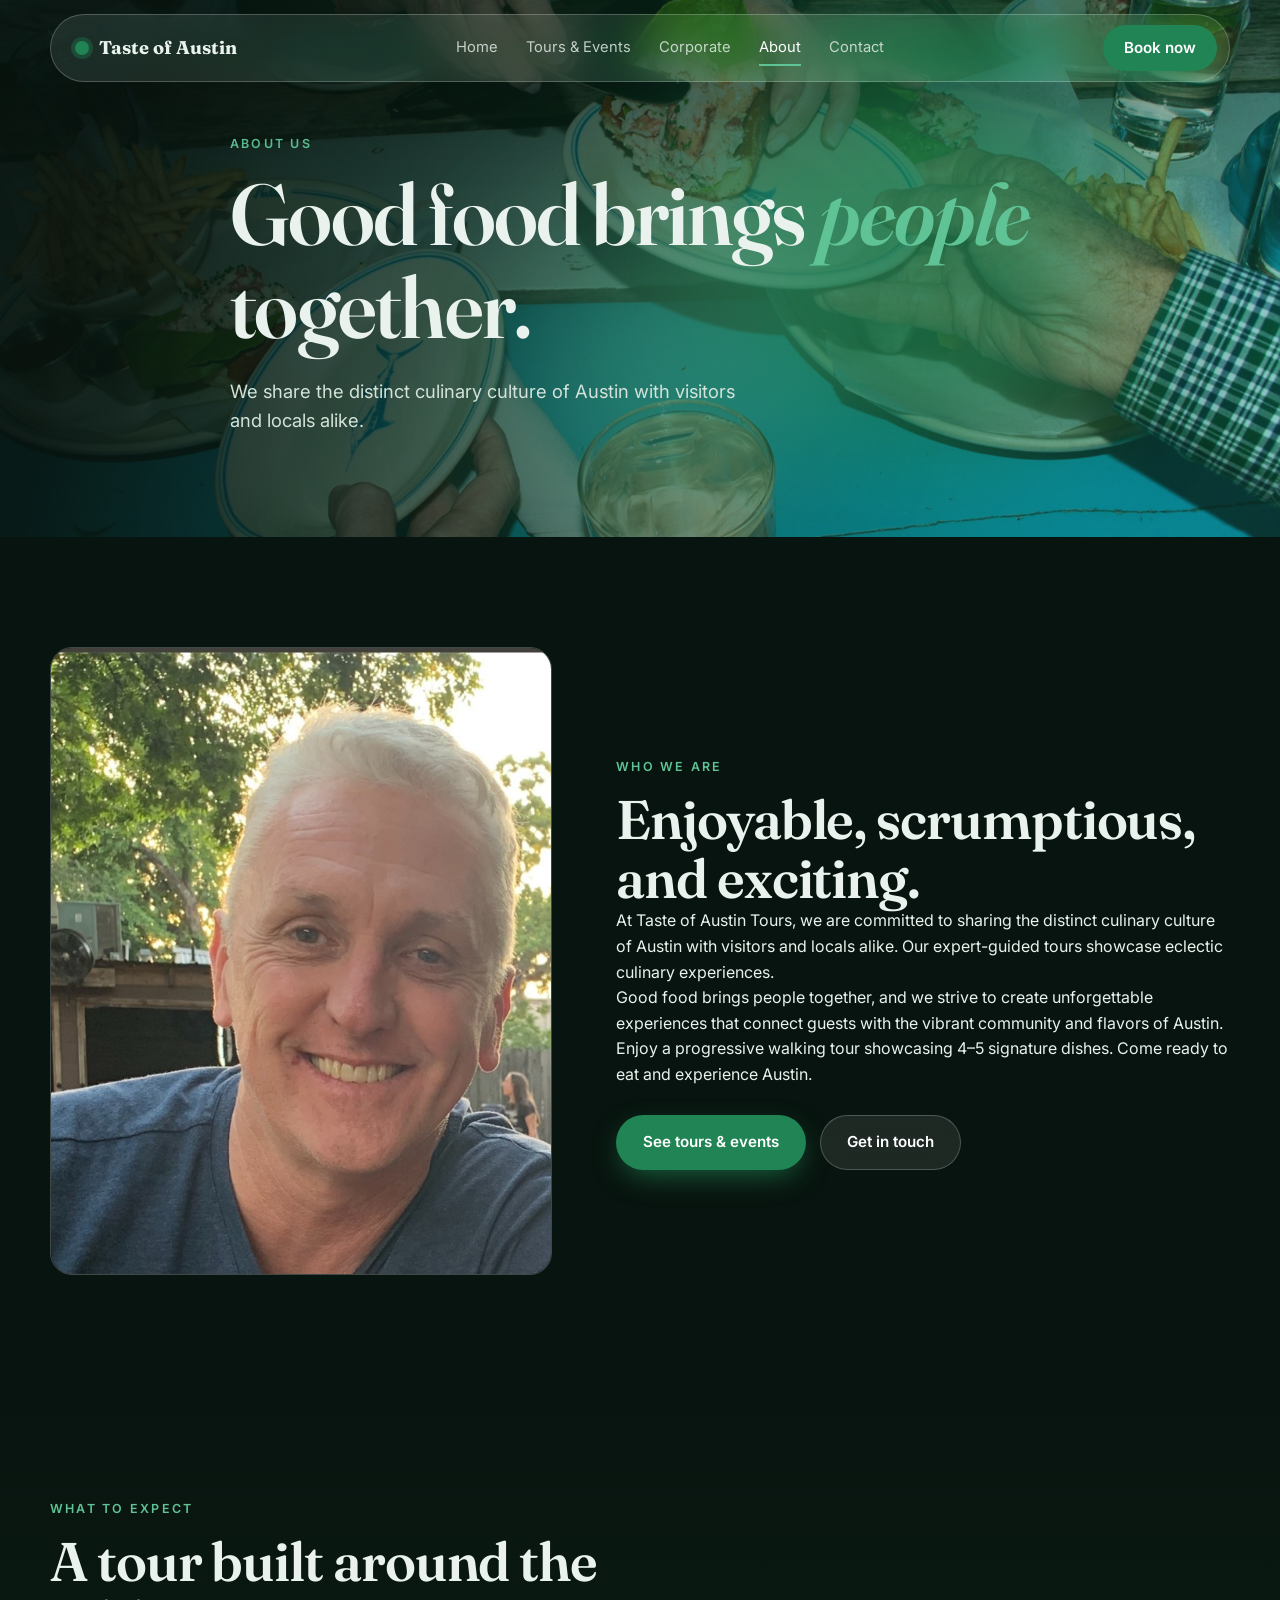
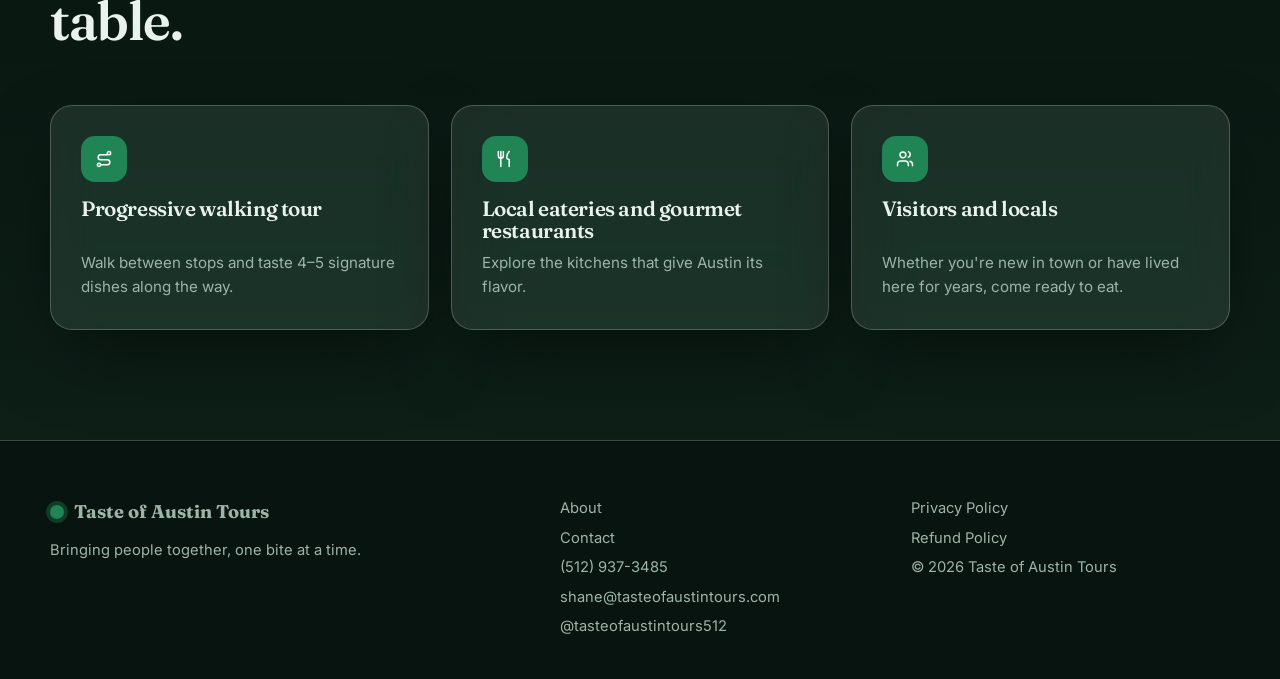
==== about.html @ aad1568f "Taste of Austin Tours v2: redesigned static site Home, tours & events, corporate, about and contact " ====
<!doctype html>
<html lang="en">
<head>
<meta charset="utf-8">
<meta name="viewport" content="width=device-width,initial-scale=1">
<title>About | Taste of Austin Tours</title>
<meta name="description" content="Taste of Austin Tours shares Austin’s culinary culture with visitors and locals through expert-guided walking food tours.">
<meta name="theme-color" content="#208454">
<meta name="robots" content="noindex, nofollow"><!-- remove at go-live -->
<link rel="preconnect" href="https://fonts.googleapis.com">
<link rel="preconnect" href="https://fonts.gstatic.com" crossorigin>
<link href="https://fonts.googleapis.com/css2?family=Fraunces:ital,opsz,wght@0,9..144,500;0,9..144,700;1,9..144,500&family=Inter:wght@400;500;600&display=swap" rel="stylesheet">
<link rel="stylesheet" href="styles.css">
</head>
<body>
<svg width="0" height="0" style="position:absolute" aria-hidden="true"><defs><symbol id="i-clock" viewBox="0 0 24 24"><circle cx="12" cy="12" r="9"/><path d="M12 7v5l3 2"/></symbol><symbol id="i-route" viewBox="0 0 24 24"><circle cx="6" cy="19" r="2"/><circle cx="18" cy="5" r="2"/><path d="M8 19h8a3 3 0 0 0 0-6H8a3 3 0 0 1 0-6h8"/></symbol><symbol id="i-utensils" viewBox="0 0 24 24"><path d="M7 3v8M4 3v5a3 3 0 0 0 6 0V3M7 11v10M17 3c-2 2-3 4.5-3 7 0 1.5 1 2.5 3 2.5V21"/></symbol><symbol id="i-seat" viewBox="0 0 24 24"><path d="M7 4h10v7H7zM5 11h14v3H5zM7 14v6M17 14v6"/></symbol><symbol id="i-sparkles" viewBox="0 0 24 24"><path d="M12 3l1.8 5.2L19 10l-5.2 1.8L12 17l-1.8-5.2L5 10l5.2-1.8zM19 16l.8 2.2L22 19l-2.2.8L19 22l-.8-2.2L16 19l2.2-.8z"/></symbol><symbol id="i-users" viewBox="0 0 24 24"><path d="M16 20v-1.5a4 4 0 0 0-4-4H7a4 4 0 0 0-4 4V20"/><circle cx="9.5" cy="7" r="3.5"/><path d="M21 20v-1.5a4 4 0 0 0-3-3.9M16 3.2a3.5 3.5 0 0 1 0 6.6"/></symbol><symbol id="i-calendar" viewBox="0 0 24 24"><rect x="3" y="5" width="18" height="16" rx="2"/><path d="M3 10h18M8 3v4M16 3v4"/></symbol><symbol id="i-receipt" viewBox="0 0 24 24"><path d="M6 3h12v18l-3-2-3 2-3-2-3 2zM9 8h6M9 12h6"/></symbol><symbol id="i-star" viewBox="0 0 24 24"><path d="M12 3l2.8 6 6.2.7-4.6 4.3 1.2 6.5-5.6-3.3-5.6 3.3 1.2-6.5L3 9.7 9.2 9z"/></symbol><symbol id="i-briefcase" viewBox="0 0 24 24"><rect x="3" y="7" width="18" height="13" rx="2"/><path d="M9 7V5a2 2 0 0 1 2-2h2a2 2 0 0 1 2 2v2M3 13h18"/></symbol><symbol id="i-gift" viewBox="0 0 24 24"><rect x="3" y="8" width="18" height="4"/><path d="M5 12h14v9H5zM12 8v13M12 8c-2 0-4-1-4-2.5S9.5 3 12 8c2.5-5 4-3 4-2.5S14 8 12 8z"/></symbol><symbol id="i-leaf" viewBox="0 0 24 24"><path d="M5 19c0-9 5-14 15-14 0 10-5 15-14 15M5 19l8-8"/></symbol><symbol id="i-pin" viewBox="0 0 24 24"><path d="M12 21s-7-6.2-7-11a7 7 0 0 1 14 0c0 4.8-7 11-7 11z"/><circle cx="12" cy="10" r="2.5"/></symbol><symbol id="i-phone" viewBox="0 0 24 24"><path d="M5 4h4l2 5-2.5 1.5a11 11 0 0 0 5 5L15 13l5 2v4a2 2 0 0 1-2 2A16 16 0 0 1 3 6a2 2 0 0 1 2-2z"/></symbol><symbol id="i-mail" viewBox="0 0 24 24"><rect x="3" y="5" width="18" height="14" rx="2"/><path d="M3 7l9 6 9-6"/></symbol><symbol id="i-menu" viewBox="0 0 24 24"><path d="M4 6h16M4 12h16M4 18h16"/></symbol><symbol id="i-wine" viewBox="0 0 24 24"><path d="M8 3h8l-.5 6a3.5 3.5 0 0 1-7 0zM12 12.5V21M8 21h8"/></symbol><symbol id="i-heart" viewBox="0 0 24 24"><path d="M12 20s-8-5-8-11a4.5 4.5 0 0 1 8-2.5A4.5 4.5 0 0 1 20 9c0 6-8 11-8 11z"/></symbol><symbol id="i-key" viewBox="0 0 24 24"><circle cx="8" cy="15" r="4"/><path d="M11 12l9-9M16 7l3 3"/></symbol></defs></svg>
<header class="nav">
  <div class="wrap">
    <nav class="glass nav-inner" aria-label="Main">
      <a class="brand" href="index.html"><i></i>Taste of Austin</a>
      <div class="links">
        <a href="index.html">Home</a>
        <a href="events.html">Tours &amp; Events</a>
        <a href="corporate.html">Corporate</a>
        <a href="about.html" aria-current="page">About</a>
        <a href="contact.html">Contact</a>
      </div>
      <a class="btn btn-primary desk" href="events.html">Book now</a>
      <button class="menu-btn" aria-label="Menu" aria-expanded="false"><svg class="i" aria-hidden="true"><use href="#i-menu"/></svg></button>
    </nav>
  </div>
</header>

<main>
<section class="hero page-hero" style="min-height:58svh">
  <div class="layer bg ev-bg" data-speed="0.25" style="background-image:url(img/g1.jpg);--m:url(img/m/g1.jpg)"></div>
  <div class="layer blob a" data-speed="0.4"></div>
  <div class="layer blob b" data-speed="0.15"></div>
  <div class="wrap" style="max-width:820px"><span class="eyebrow">About us</span><h1>Good food brings <em>people</em> together.</h1><p class="lead">We share the distinct culinary culture of Austin with visitors and locals alike.</p></div>
</section>
<section>
  <div class="wrap about-grid">
    <div class="about-img rv"><img src="img/host.jpg" width="800" height="800" sizes="(max-width:700px) 100vw, 480px" loading="lazy" style="object-position:50% 38%" alt="Smiling host of Taste of Austin Tours outdoors at golden hour"></div>
    <div class="rv">
      <span class="eyebrow">Who we are</span>
      <h2>Enjoyable, scrumptious, and exciting.</h2>
      <p>At Taste of Austin Tours, we are committed to sharing the distinct culinary culture of Austin with visitors and locals alike. Our expert-guided tours showcase eclectic culinary experiences.</p>
      <p>Good food brings people together, and we strive to create unforgettable experiences that connect guests with the vibrant community and flavors of Austin.</p>
      <p>Enjoy a progressive walking tour showcasing 4–5 signature dishes. Come ready to eat and experience Austin.</p>
      <div class="cta-row" style="margin-top:28px"><a class="btn btn-primary" href="events.html">See tours &amp; events</a><a class="btn btn-ghost" href="contact.html">Get in touch</a></div>
    </div>
  </div>
</section>
<section class="events">
  <div class="wrap">
    <div class="head rv"><span class="eyebrow">What to expect</span><h2>A tour built around the table.</h2></div>
    <div class="feat-grid">
      <div class="glass spot feat rv"><div class="ico"><svg class="i" aria-hidden="true"><use href="#i-route"/></svg></div><h3>Progressive walking tour</h3><p>Walk between stops and taste 4–5 signature dishes along the way.</p></div>
      <div class="glass spot feat rv"><div class="ico"><svg class="i" aria-hidden="true"><use href="#i-utensils"/></svg></div><h3>Local eateries and gourmet restaurants</h3><p>Explore the kitchens that give Austin its flavor.</p></div>
      <div class="glass spot feat rv"><div class="ico"><svg class="i" aria-hidden="true"><use href="#i-users"/></svg></div><h3>Visitors and locals</h3><p>Whether you're new in town or have lived here for years, come ready to eat.</p></div>
    </div>
  </div>
</section>
</main>

<footer>
  <div class="wrap foot-grid">
    <div><a class="brand" href="index.html"><i></i>Taste of Austin Tours</a><p style="margin-top:12px">Bringing people together, one bite at a time.</p></div>
    <div class="foot-links"><a href="about.html">About</a><a href="contact.html">Contact</a><a href="tel:+15129373485">(512) 937-3485</a><a href="mailto:shane@tasteofaustintours.com">shane@tasteofaustintours.com</a><a href="https://www.instagram.com/tasteofaustintours512" rel="noopener">@tasteofaustintours512</a></div>
    <div class="foot-links"><a href="https://www.tasteofaustintours.com">Privacy Policy</a><a href="https://www.tasteofaustintours.com">Refund Policy</a><p>© 2026 Taste of Austin Tours</p></div>
  </div>
</footer>
<a class="btn btn-primary m-cta" href="events.html" data-hide="footer">Book a tour</a>
<script src="main.js"></script>
</body>
</html>
---- styles.css ----
:root{
  --primary:#208454;
  --primary-600:#1a6b45;
  --primary-300:#5fc395;
  --ink:#08140f;
  --ink-2:#0d1f17;
  --paper:#f5f8f6;
  --text:#e9f2ed;
  --muted:#9db5a8;
  --glass:rgba(255,255,255,.09);
  --glass-strong:rgba(255,255,255,.16);
  --glass-border:rgba(255,255,255,.22);
  --radius:22px;
  --shadow:0 30px 80px -20px rgba(0,0,0,.55);
  --font:"Inter",system-ui,-apple-system,"Segoe UI",sans-serif;
  --display:"Fraunces",Georgia,serif;
}
*{box-sizing:border-box;margin:0}
html{scroll-behavior:smooth}
body{font-family:var(--font);background:var(--ink);color:var(--text);line-height:1.6;-webkit-font-smoothing:antialiased;overflow-x:hidden}
img{display:block;max-width:100%}
a{color:inherit;text-decoration:none}
.wrap{width:min(1180px,100% - 32px);margin-inline:auto}
h1,h2,h3{font-family:var(--display);font-weight:600;line-height:1.08;letter-spacing:-.02em}
h2{font-size:clamp(2rem,4.5vw,3.4rem)}
.eyebrow{display:inline-block;font-size:.78rem;font-weight:600;letter-spacing:.18em;text-transform:uppercase;color:var(--primary-300);margin-bottom:14px}
.glass{background:var(--glass);border:1px solid var(--glass-border);backdrop-filter:blur(22px) saturate(160%);-webkit-backdrop-filter:blur(22px) saturate(160%);border-radius:var(--radius);box-shadow:var(--shadow)}
.btn{display:inline-flex;align-items:center;justify-content:center;gap:8px;padding:14px 26px;border-radius:999px;font-weight:600;font-size:.95rem;border:1px solid transparent;cursor:pointer;transition:transform .2s,background .2s,box-shadow .2s;font-family:inherit}
.btn-primary{background:var(--primary);color:#fff;box-shadow:0 10px 30px -8px rgba(32,132,84,.8)}
.btn-primary:hover{background:#26a068;transform:translateY(-2px)}
.btn-ghost{background:var(--glass);border-color:var(--glass-border);color:#fff;backdrop-filter:blur(12px)}
.btn-ghost:hover{background:var(--glass-strong)}
:focus-visible{outline:3px solid var(--primary-300);outline-offset:3px}

/* nav */
.nav{position:fixed;inset:14px 0 auto;z-index:50}
.nav-inner{display:flex;align-items:center;justify-content:space-between;padding:10px 12px 10px 24px;border-radius:999px}
.brand{font-family:var(--display);font-weight:700;font-size:1.15rem;display:flex;align-items:center;gap:10px}
.brand i{width:14px;height:14px;border-radius:50%;background:var(--primary);box-shadow:0 0 0 4px rgba(32,132,84,.35)}
.links{display:flex;gap:28px;font-size:.92rem;color:var(--text)}
.links a{opacity:.8}.links a:hover{opacity:1}
.nav .btn{padding:10px 20px}
.menu-btn{display:none;background:none;border:0;color:#fff;font-size:1.5rem;cursor:pointer}

/* hero */
.hero{position:relative;min-height:100svh;display:grid;align-items:center;padding:130px 0 90px;overflow:hidden;isolation:isolate}
.layer{position:absolute;will-change:transform}
.bg{inset:-8% 0;background:url(img/g1.jpg) center/cover;z-index:-3;filter:saturate(1.1)}
.hero::before{content:"";position:absolute;inset:0;z-index:-2;background:linear-gradient(100deg,rgba(8,20,15,.92) 8%,rgba(12,52,34,.62) 55%,rgba(32,132,84,.28));}
.blob{border-radius:50%;filter:blur(70px);z-index:-2;opacity:.7}
.blob.a{width:420px;height:420px;background:var(--primary);top:6%;right:12%}
.blob.b{width:300px;height:300px;background:#5fc395;bottom:4%;left:40%;opacity:.35}
.hero-grid{display:grid;grid-template-columns:1.05fr .95fr;gap:48px;align-items:center}
.hero h1{font-size:clamp(2.8rem,7vw,5.4rem);margin-bottom:22px}
.hero h1 em{font-style:italic;color:var(--primary-300)}
.hero p.lead{font-size:1.15rem;color:#d3e3da;max-width:520px;margin-bottom:32px}
.cta-row{display:flex;gap:14px;flex-wrap:wrap}
.proof{display:flex;gap:28px;margin-top:40px;flex-wrap:wrap}
.proof b{display:block;font-family:var(--display);font-size:1.8rem}
.proof span{font-size:.82rem;color:var(--muted)}
.stack{position:relative;height:560px}
.card-img{position:absolute;border-radius:var(--radius);overflow:hidden;border:1px solid var(--glass-border);box-shadow:var(--shadow)}
.card-img img{width:100%;height:100%;object-fit:cover}
.ci1{width:62%;height:62%;top:0;right:0}
.ci2{width:52%;height:46%;bottom:2%;left:0}
.float-chip{position:absolute;padding:14px 18px;display:flex;gap:12px;align-items:center;font-size:.88rem}
.float-chip b{display:block;font-size:1rem}
.fc1{left:2%;top:14%}
.fc2{right:4%;bottom:6%}
.dot{width:38px;height:38px;border-radius:50%;background:var(--primary);display:grid;place-items:center;font-size:1.1rem}

/* booking bar */
.book-wrap{position:relative;z-index:5;margin-top:-64px}
.book{padding:26px;display:grid;grid-template-columns:1.4fr 1fr 1fr auto;gap:16px;align-items:end;background:rgba(14,36,26,.72)}
.field label{display:block;font-size:.72rem;letter-spacing:.14em;text-transform:uppercase;color:var(--muted);margin-bottom:6px;font-weight:600}
.field select,.field input,.field textarea{width:100%;padding:13px 14px;border-radius:14px;background:rgba(255,255,255,.08);border:1px solid var(--glass-border);color:#fff;font:inherit;font-size:.98rem;color-scheme:dark}
.field select option{color:#111}
.field textarea{resize:vertical;min-height:110px}
.book-total{grid-column:1/-1;display:flex;justify-content:space-between;color:var(--muted);font-size:.9rem;border-top:1px solid var(--glass-border);padding-top:14px;margin-top:2px}
.book-total strong{color:#fff;font-size:1.1rem}

/* sections */
section{padding:110px 0}
.head{max-width:640px;margin-bottom:54px}
.head p{color:var(--muted);margin-top:14px;font-size:1.05rem}
.events{background:linear-gradient(180deg,var(--ink),var(--ink-2))}
.event-grid{display:grid;grid-template-columns:repeat(3,1fr);gap:24px}
.event{display:flex;flex-direction:column;overflow:hidden;transition:transform .35s}
.event:hover{transform:translateY(-8px)}
.event .pic{height:240px;overflow:hidden}
.event .pic img{width:100%;height:100%;object-fit:cover;transition:transform .8s}
.event:hover .pic img{transform:scale(1.07)}
.event .body{padding:26px;display:flex;flex-direction:column;gap:12px;flex:1}
.tag{align-self:flex-start;padding:5px 12px;border-radius:999px;font-size:.72rem;font-weight:700;letter-spacing:.1em;text-transform:uppercase;background:rgba(32,132,84,.35);color:var(--primary-300);border:1px solid rgba(95,195,149,.4)}
.event h3{font-size:1.6rem}
.event p{color:var(--muted);font-size:.95rem}
.meta{display:flex;gap:16px;font-size:.85rem;color:#cfe0d6;flex-wrap:wrap}
.event .foot{margin-top:auto;display:flex;justify-content:space-between;align-items:center;padding-top:10px}
.price{font-family:var(--display);font-size:1.7rem}
.price small{font-family:var(--font);font-size:.72rem;color:var(--muted);display:block}
.event.featured{border-color:rgba(95,195,149,.7);background:linear-gradient(160deg,rgba(32,132,84,.35),rgba(255,255,255,.07))}

/* how it works parallax band */
.band{position:relative;overflow:hidden;isolation:isolate;padding:130px 0}
.band .bg2{position:absolute;inset:-15% 0;background:url(img/queso.jpg) center/cover;z-index:-2}
.band::before{content:"";position:absolute;inset:0;background:rgba(8,20,15,.78);z-index:-1}
.steps{display:grid;grid-template-columns:repeat(3,1fr);gap:22px}
.step{padding:30px}
.step .n{font-family:var(--display);font-size:3rem;color:var(--primary-300);line-height:1}
.step h3{font-size:1.35rem;margin:12px 0 8px}
.step p{color:#c9dbd1;font-size:.95rem}

/* about */
.about-grid{display:grid;grid-template-columns:.9fr 1.1fr;gap:64px;align-items:center}
.about-img{border-radius:var(--radius);overflow:hidden;position:relative;aspect-ratio:4/5;border:1px solid var(--glass-border)}
.about-img img{width:100%;height:100%;object-fit:cover}
.about p{color:#c9dbd1;margin-top:18px}
.ticks{list-style:none;padding:0;margin:26px 0 32px;display:grid;gap:10px}
.ticks li{display:flex;gap:12px}
.ticks li::before{content:"✓";flex:none;width:24px;height:24px;border-radius:50%;background:var(--primary);display:grid;place-items:center;font-size:.8rem;font-weight:700}

/* corporate teaser / cta */
.corp{padding:0 0 110px}
.corp-card{position:relative;overflow:hidden;padding:64px;display:grid;grid-template-columns:1.2fr .8fr;gap:40px;align-items:center;background:linear-gradient(135deg,rgba(32,132,84,.55),rgba(13,31,23,.8))}
.corp-card p{color:#d3e3da;margin:16px 0 28px;max-width:520px}
.corp-list{display:grid;gap:12px}
.corp-list div{padding:16px 20px;border-radius:16px;background:var(--glass);border:1px solid var(--glass-border);display:flex;justify-content:space-between;font-size:.95rem}
.corp-list b{color:var(--primary-300)}

/* footer */
footer{border-top:1px solid var(--glass-border);padding:56px 0 40px;background:var(--ink)}
.foot-grid{display:flex;justify-content:space-between;gap:30px;flex-wrap:wrap}
footer p,footer a{color:var(--muted);font-size:.92rem}
footer a:hover{color:#fff}
.foot-links{display:grid;gap:6px}

/* corporate page */
.page-hero{min-height:78svh;padding-bottom:70px}
.page-hero .bg{background-image:url(img/g2.jpg)}
.feat-grid{display:grid;grid-template-columns:repeat(3,1fr);gap:22px}
.feat{padding:30px}
.feat .ico{width:46px;height:46px;border-radius:14px;background:var(--primary);display:grid;place-items:center;font-size:1.3rem;margin-bottom:16px}
.feat h3{font-size:1.3rem;margin-bottom:8px}
.feat p{color:var(--muted);font-size:.95rem}
.pkg-grid{display:grid;grid-template-columns:repeat(3,1fr);gap:24px}
.pkg{padding:34px;display:flex;flex-direction:column;gap:14px}
.pkg.pop{border-color:rgba(95,195,149,.8);background:linear-gradient(160deg,rgba(32,132,84,.4),rgba(255,255,255,.07))}
.pkg h3{font-size:1.6rem}
.pkg ul{list-style:none;padding:0;display:grid;gap:8px;color:#cfe0d6;font-size:.94rem}
.pkg li::before{content:"•";color:var(--primary-300);margin-right:10px}
.inquiry{padding:44px;display:grid;grid-template-columns:.8fr 1.2fr;gap:48px}
.inquiry form{display:grid;grid-template-columns:1fr 1fr;gap:16px}
.inquiry .full{grid-column:1/-1}
.note{font-size:.82rem;color:var(--muted)}
.ok{display:none;padding:14px 18px;border-radius:14px;background:rgba(32,132,84,.35);border:1px solid var(--primary-300)}

/* reveal */
.rv{opacity:0;transform:translateY(34px);transition:opacity .9s,transform .9s cubic-bezier(.2,.7,.2,1)}
.rv.in{opacity:1;transform:none}

@media(max-width:980px){
  .hero-grid,.about-grid,.corp-card,.inquiry{grid-template-columns:1fr}
  .stack{height:420px}
  .book{grid-template-columns:1fr 1fr}
  .book .btn{grid-column:1/-1}
  .event-grid,.steps,.feat-grid,.pkg-grid{grid-template-columns:1fr}
  .corp-card,.inquiry{padding:30px}
  .links{display:none;position:absolute;top:70px;left:0;right:0;flex-direction:column;padding:22px;gap:16px;background:rgba(10,28,20,.95);border-radius:var(--radius);border:1px solid var(--glass-border)}
  .links.open{display:flex}
  .menu-btn{display:block}
  .nav .btn.desk{display:none}
  .inquiry form{grid-template-columns:1fr}
}
@media(max-width:560px){.book{grid-template-columns:1fr}}
@media(prefers-reduced-motion:reduce){*{transition:none!important;scroll-behavior:auto}.rv{opacity:1;transform:none}}

/* ---------- hover & motion polish ---------- */
@media (hover:hover){
  /* nav */
  .links a{position:relative;padding:4px 0}
  .links a::after{content:"";position:absolute;left:0;bottom:-2px;height:2px;width:100%;background:var(--primary-300);transform:scaleX(0);transform-origin:right;transition:transform .35s}
  .links a:hover::after{transform:scaleX(1);transform-origin:left}
  .brand i{transition:transform .4s,box-shadow .4s}
  .brand:hover i{transform:scale(1.35) rotate(90deg);box-shadow:0 0 0 8px rgba(32,132,84,.3)}

  /* buttons: shine sweep + lift */
  .btn{position:relative;overflow:hidden}
  .btn::before{content:"";position:absolute;top:0;left:-80%;width:50%;height:100%;background:linear-gradient(100deg,transparent,rgba(255,255,255,.35),transparent);transform:skewX(-20deg);transition:left .6s}
  .btn:hover::before{left:130%}
  .btn:hover{transform:translateY(-3px) scale(1.03)}
  .btn-primary:hover{box-shadow:0 18px 40px -8px rgba(32,132,84,.95)}
  .btn:active{transform:translateY(0) scale(.98)}

  /* glass cards: light follows the cursor */
  .glass{transition:opacity .9s,transform .35s,border-color .35s,background .35s,box-shadow .35s}
  .glass.spot{position:relative}
  .glass.spot::after{content:"";position:absolute;inset:0;border-radius:inherit;pointer-events:none;opacity:0;transition:opacity .3s;background:radial-gradient(380px circle at var(--mx,50%) var(--my,50%),rgba(95,195,149,.26),transparent 60%)}
  .glass.spot:hover::after{opacity:1}
  .glass.spot:hover{border-color:rgba(95,195,149,.7)}

  /* event cards */
  .event:hover{box-shadow:0 40px 90px -20px rgba(32,132,84,.55)}
  .event .tag{transition:background .3s,transform .3s}
  .event:hover .tag{background:var(--primary);color:#fff;transform:translateX(4px)}
  .meta span{transition:color .3s,transform .3s}
  .event:hover .meta span{color:#fff}
  .meta span:hover{transform:translateY(-2px)}
  .price{transition:color .3s,transform .3s}
  .event:hover .price{color:var(--primary-300);transform:scale(1.06);transform-origin:left}

  /* steps, features, packages */
  .step,.feat,.pkg{transition:transform .35s,border-color .35s,box-shadow .35s,background .35s}
  .step:hover,.feat:hover,.pkg:hover{transform:translateY(-10px)}
  .step:hover{background:var(--glass-strong)}
  .step .n{transition:transform .4s,color .3s}
  .step:hover .n{transform:scale(1.2) translateX(6px);color:#fff}
  .feat .ico{transition:transform .4s,box-shadow .4s}
  .feat:hover .ico{transform:rotate(-12deg) scale(1.2);box-shadow:0 10px 26px -6px rgba(32,132,84,.9)}
  .pkg:hover{box-shadow:0 36px 80px -20px rgba(32,132,84,.55)}
  .pkg li{transition:transform .25s,color .25s}
  .pkg li:hover{transform:translateX(8px);color:#fff}

  /* hero */
  .proof>div{transition:transform .3s}
  .proof>div:hover{transform:translateY(-5px)}
  .proof b{transition:color .3s}
  .proof>div:hover b{color:var(--primary-300)}
  .card-img img{transition:transform 1s}
  .card-img:hover img{transform:scale(1.08)}
  .card-img{transition:box-shadow .4s,border-color .4s}
  .card-img:hover{border-color:var(--primary-300);box-shadow:0 30px 80px -10px rgba(32,132,84,.8)}
  .float-chip:hover{transform:scale(1.08);background:var(--glass-strong)}
  .dot{transition:transform .5s}
  .float-chip:hover .dot{transform:rotate(360deg)}

  /* booking bar */
  .book{transition:box-shadow .4s,border-color .4s}
  .book:hover{border-color:rgba(95,195,149,.6);box-shadow:0 30px 90px -20px rgba(32,132,84,.6)}
  .field select,.field input,.field textarea{transition:border-color .25s,background .25s,transform .25s,box-shadow .25s}
  .field select:hover,.field input:hover,.field textarea:hover{border-color:var(--primary-300);background:rgba(255,255,255,.13);transform:translateY(-2px)}
  .field select:focus,.field input:focus,.field textarea:focus{border-color:var(--primary-300);box-shadow:0 0 0 4px rgba(32,132,84,.35);outline:0}

  /* about + corporate */
  .about-img img{transition:transform 1s}
  .about-img:hover img{transform:scale(1.06) rotate(1deg)}
  .ticks li{transition:transform .3s}
  .ticks li:hover{transform:translateX(8px)}
  .corp-list div{transition:transform .3s,background .3s,border-color .3s}
  .corp-list div:hover{transform:translateX(-10px) scale(1.02);background:var(--glass-strong);border-color:var(--primary-300)}
  .corp-card{transition:box-shadow .4s}
  .corp-card:hover{box-shadow:0 40px 100px -20px rgba(32,132,84,.65)}

  /* footer */
  footer a{transition:color .25s,transform .25s;display:inline-block}
  footer a:hover{transform:translateX(5px)}
}
@keyframes bob{0%,100%{translate:0 0}50%{translate:0 -10px}}
.float-chip{animation:bob 5s ease-in-out infinite}
.fc2{animation-delay:-2.5s}
@keyframes pulse{0%{box-shadow:0 0 0 0 rgba(95,195,149,.6)}100%{box-shadow:0 0 0 16px rgba(95,195,149,0)}}
.nav .btn-primary{animation:pulse 2.4s infinite}

/* svg icons */
.i{width:1.15em;height:1.15em;stroke:currentColor;fill:none;stroke-width:1.8;stroke-linecap:round;stroke-linejoin:round;vertical-align:-.22em;flex:none}
.meta span{display:inline-flex;align-items:center;gap:6px}
.meta .i{color:var(--primary-300)}
.dot .i,.ico .i{width:20px;height:20px;color:#fff}
.menu-btn .i{width:26px;height:26px}
.foot-links a .i,.inquiry a .i{color:var(--primary-300);margin-right:6px}
/* events filters */
.filters{display:flex;gap:10px;flex-wrap:wrap;margin-bottom:34px}
.chip{padding:10px 20px;border-radius:999px;border:1px solid var(--glass-border);background:var(--glass);color:var(--text);font:inherit;font-size:.9rem;font-weight:500;cursor:pointer;backdrop-filter:blur(12px);transition:background .25s,transform .25s,border-color .25s}
.chip:hover{transform:translateY(-3px);border-color:var(--primary-300)}
.chip.on{background:var(--primary);border-color:var(--primary)}
.event[hidden]{display:none}
@media(max-width:980px){.event-grid{grid-template-columns:1fr}}
@media(min-width:981px) and (max-width:1100px){.event-grid{grid-template-columns:repeat(2,1fr)}}

/* ---------- mobile optimisation ---------- */
*{-webkit-tap-highlight-color:transparent}
.m-cta{display:none}
@media(max-width:980px){
  section{padding:72px 0}
  .band{padding:84px 0}
  .corp{padding-bottom:72px}
  .head{margin-bottom:34px}
  .hero{min-height:0;padding:108px 0 96px}
  .page-hero{min-height:0!important;padding:132px 0 56px}
  .hero h1{font-size:clamp(2.4rem,11.5vw,3.5rem)}
  .hero p.lead{font-size:1.05rem;margin-bottom:26px}
  .hero-grid{gap:34px}
  .cta-row .btn{flex:1 1 100%}
  .proof{display:grid;grid-template-columns:repeat(3,1fr);gap:12px;margin-top:30px}
  .proof b{font-size:1.5rem}
  .proof span{font-size:.76rem;display:block;line-height:1.3}
  .stack{height:330px}
  .ci1{width:80%;height:68%}
  .ci2{width:54%;height:42%;bottom:0}
  .fc1{left:auto;right:0;top:auto;bottom:4%}
  .fc2{display:none}
  .float-chip{padding:11px 14px}
  .book-wrap{margin-top:-52px}
  .book{padding:20px;gap:14px}
  .field select,.field input,.field textarea{font-size:16px;min-height:50px}
  .field textarea{min-height:110px}
  .btn{min-height:50px}
  .event .pic{height:210px}
  .event .body{padding:22px}
  .about-img{aspect-ratio:1/1}
  .about-img img{object-position:50% 18%}
  .about-grid{gap:34px}
  .corp-card{padding:28px}
  .corp-list div{flex-wrap:wrap;gap:4px 12px}
  .corp-list b{margin-left:auto}
  .step,.feat,.pkg{padding:26px}
  .glass{-webkit-backdrop-filter:blur(14px);backdrop-filter:blur(14px)}
  .blob{filter:blur(50px)}.blob.a{width:260px;height:260px}.blob.b{width:200px;height:200px}
  .menu-btn{min-width:44px;min-height:44px;display:grid;place-items:center}
  .links a{padding:10px 0;font-size:1.05rem}
  footer{padding:44px 0 110px}
  footer a{padding:9px 0;display:inline-block}
  .filters{flex-wrap:nowrap;overflow-x:auto;margin-inline:-16px;padding:0 16px 8px;scrollbar-width:none}
  .filters::-webkit-scrollbar{display:none}
  .chip{flex:none;min-height:46px}
  .bg{background-image:url(img/m/g1.jpg)}
  .page-hero .bg{background-image:url(img/m/g2.jpg)}
  .ev-bg{background-image:var(--m)!important}
  .band .bg2{background-image:url(img/m/queso.jpg)}
  /* sticky booking button */
  .m-cta{display:inline-flex;position:fixed;z-index:40;left:16px;right:16px;bottom:calc(14px + env(safe-area-inset-bottom));min-height:54px;box-shadow:0 14px 40px -6px rgba(0,0,0,.6),0 10px 30px -8px rgba(32,132,84,.9);transition:transform .35s,opacity .35s}
  .m-cta.off{transform:translateY(130%);opacity:0;pointer-events:none}
}
@media(max-width:380px){.proof{grid-template-columns:1fr 1fr}.hero h1{font-size:2.3rem}}
@media(prefers-reduced-motion:reduce){.float-chip,.nav .btn-primary{animation:none!important}}
.corp-list div{min-width:0}
.corp-list b{overflow-wrap:anywhere;min-width:0}
.corp-card>*{min-width:0}

/* ---------- scroll-scrubbed hero video ---------- */
.hero-runway{position:relative;height:280svh}
.hero-video{position:sticky;top:0;height:100svh;min-height:0;padding:0!important;box-sizing:border-box}
.hero-video .hero-grid{padding-top:90px;padding-bottom:40px}
.hero-vid{position:absolute;inset:0;width:100%;height:100%;display:block;z-index:-3;pointer-events:none;background:#08140f url(media/hero-poster.jpg) center/cover}
@media(max-width:980px){
  /* mobile content is taller than the screen, so don't pin; scrub while the hero scrolls past */
  .hero-runway{height:auto}
  .hero-video{position:relative;height:auto;padding:108px 0 96px!important}
  .hero-video .hero-grid{padding:0}
}
@media(prefers-reduced-motion:reduce){.hero-runway{height:auto}.hero-video{position:relative;height:auto;min-height:100svh;padding:130px 0 90px!important}}
.hero-video::before{background:linear-gradient(100deg,rgba(8,20,15,.84) 6%,rgba(12,52,34,.5) 52%,rgba(32,132,84,.18))}
@media(max-width:980px){.hero-video::before{background:linear-gradient(180deg,rgba(8,20,15,.8),rgba(12,52,34,.55))}}

/* ---------- intro sequence (home page) ---------- */
html.intro-pre .nav,
html.intro-pre .hero-video .hero-grid>div:first-child>*,
html.intro-pre .hero-video .stack>*{opacity:0;transform:translateY(26px)}
html.intro-pre .nav{transform:translateY(-26px)}
html.intro-pre .hero-video::before,html.intro-pre .hero-video .blob{opacity:0}
html.intro-go .nav,
html.intro-go .hero-video .hero-grid>div:first-child>*,
html.intro-go .hero-video .stack>*{opacity:1;transform:none;transition:opacity .75s cubic-bezier(.2,.7,.2,1) var(--d,0s),transform .85s cubic-bezier(.2,.7,.2,1) var(--d,0s)}
html.intro-go .hero-video::before,html.intro-go .hero-video .blob{opacity:1;transition:opacity 1.2s ease .5s}
html.intro-go .nav{--d:.75s}
html.intro-go .hero-grid>div:first-child>:nth-child(1){--d:.88s}
html.intro-go .hero-grid>div:first-child>:nth-child(2){--d:1s}
html.intro-go .hero-grid>div:first-child>:nth-child(3){--d:1.12s}
html.intro-go .hero-grid>div:first-child>:nth-child(4){--d:1.24s}
html.intro-go .hero-grid>div:first-child>:nth-child(5){--d:1.36s}
html.intro-go .stack>:nth-child(1){--d:1s}
html.intro-go .stack>:nth-child(2){--d:1.15s}
html.intro-go .stack>:nth-child(3){--d:1.3s}
html.intro-go .stack>:nth-child(4){--d:1.42s}
.intro-mark{position:absolute;inset:0;z-index:3;display:grid;place-content:center;justify-items:center;gap:18px;pointer-events:none;opacity:0;color:#fff;text-align:center}
.intro-mark b{font-family:var(--display);font-weight:600;font-size:clamp(2rem,6vw,4.2rem);letter-spacing:-.02em;text-shadow:0 4px 40px rgba(0,0,0,.5)}
.intro-mark span{font-size:.78rem;letter-spacing:.32em;text-transform:uppercase;color:#d7ebe0;text-shadow:0 2px 20px rgba(0,0,0,.6)}
.intro-mark i{display:block;width:0;height:2px;background:var(--primary-300);border-radius:2px}
html.intro-go .intro-mark{animation:markShow 1.1s ease both}
html.intro-go .intro-mark i{animation:markLine 1s cubic-bezier(.6,0,.2,1) both}
@keyframes markShow{0%{opacity:0;transform:translateY(14px);filter:blur(10px)}22%{opacity:1;transform:none;filter:none}55%{opacity:1;transform:none;filter:none}100%{opacity:0;transform:translateY(-10px) scale(1.04);filter:blur(8px)}}
@keyframes markLine{from{width:0}to{width:min(220px,40vw)}}
@media(prefers-reduced-motion:reduce){.intro-mark{display:none}}

.links a[aria-current="page"]{opacity:1;color:#fff}
.links a[aria-current="page"]::after{transform:scaleX(1);transform-origin:left}
@media(max-width:980px){.links a[aria-current="page"]{color:var(--primary-300)}}
@media(max-width:980px){.links{background:rgba(8,20,15,.97)!important;-webkit-backdrop-filter:blur(24px);backdrop-filter:blur(24px);box-shadow:0 30px 70px -10px rgba(0,0,0,.7)}.links a{opacity:1}}

/* ---------- aligned tiles: titles, copy, prices and buttons line up across each row ---------- */
@supports (grid-template-rows:subgrid){
 @media(min-width:641px){
  .pkg-grid,.feat-grid,.steps,.event-grid{align-items:stretch}
  .pkg-grid>.pkg{display:grid;grid-template-rows:subgrid;grid-row:span 4;row-gap:14px;align-content:start}
  .pkg-grid>.pkg>.tag,.feat>.ico{justify-self:start}
  .feat-grid>.feat{display:grid;grid-template-rows:subgrid;grid-row:span 3;row-gap:0;align-content:start}
  .feat-grid>.feat>*{margin-top:0}
  .steps>.step{display:grid;grid-template-rows:subgrid;grid-row:span 3;row-gap:0;align-content:start}
  .event-grid{row-gap:24px}
  .event-grid>.event{display:grid;grid-template-rows:subgrid;grid-row:span 6;row-gap:12px}
  .event .body{display:contents}
  .event .body>*{margin-inline:26px}
  .event .body>.tag{justify-self:start;margin-top:14px}
  .event .body>.foot{margin-bottom:26px;align-self:end}
  .event .body>.meta{align-self:start}
 }
}

/* ---------- tablet pass ---------- */
@media(min-width:641px) and (max-width:980px){
  .event-grid,.feat-grid,.pkg-grid,.steps{grid-template-columns:repeat(2,1fr)}
  /* an odd last tile spans the full row so the grid never ends on an orphan */
  .event-grid>:last-child:nth-child(odd),.feat-grid>:last-child:nth-child(odd),.pkg-grid>:last-child:nth-child(odd),.steps>:last-child:nth-child(odd){grid-column:1/-1}
  .inquiry form{grid-template-columns:1fr 1fr}
  .about-grid{grid-template-columns:.8fr 1.2fr;gap:36px}
  .about-img{aspect-ratio:4/5}
  .corp-card{grid-template-columns:1.1fr .9fr;gap:28px}
}
@media(min-width:761px) and (max-width:980px){
  .hero-grid{grid-template-columns:1.1fr .9fr;gap:28px}
  .hero h1{font-size:clamp(2.2rem,5.8vw,3rem)}
  .stack{height:390px}
  .cta-row .btn{flex:1 1 auto}
}
@media(min-width:981px) and (max-width:1100px){.event-grid{grid-template-columns:repeat(3,1fr)}.event .body>*{margin-inline:22px!important}}

/* footer: brand on its own row on phones, three balanced columns otherwise */
.foot-grid{display:grid;grid-template-columns:1.5fr 1fr 1fr;gap:32px;align-items:start}
@media(max-width:760px){.foot-grid{grid-template-columns:1fr 1fr;gap:28px 20px}.foot-grid>:first-child{grid-column:1/-1}}
/* short laptop windows: keep the pinned hero fully on screen */
@media(min-width:981px) and (max-height:760px){
  .hero-video .hero-grid{padding-top:84px;padding-bottom:20px}
  .hero h1{font-size:clamp(2.4rem,5.2vw,3.8rem);margin-bottom:14px}
  .hero p.lead{margin-bottom:20px}
  .proof{margin-top:24px}
  .stack{height:min(470px,62svh)}
}
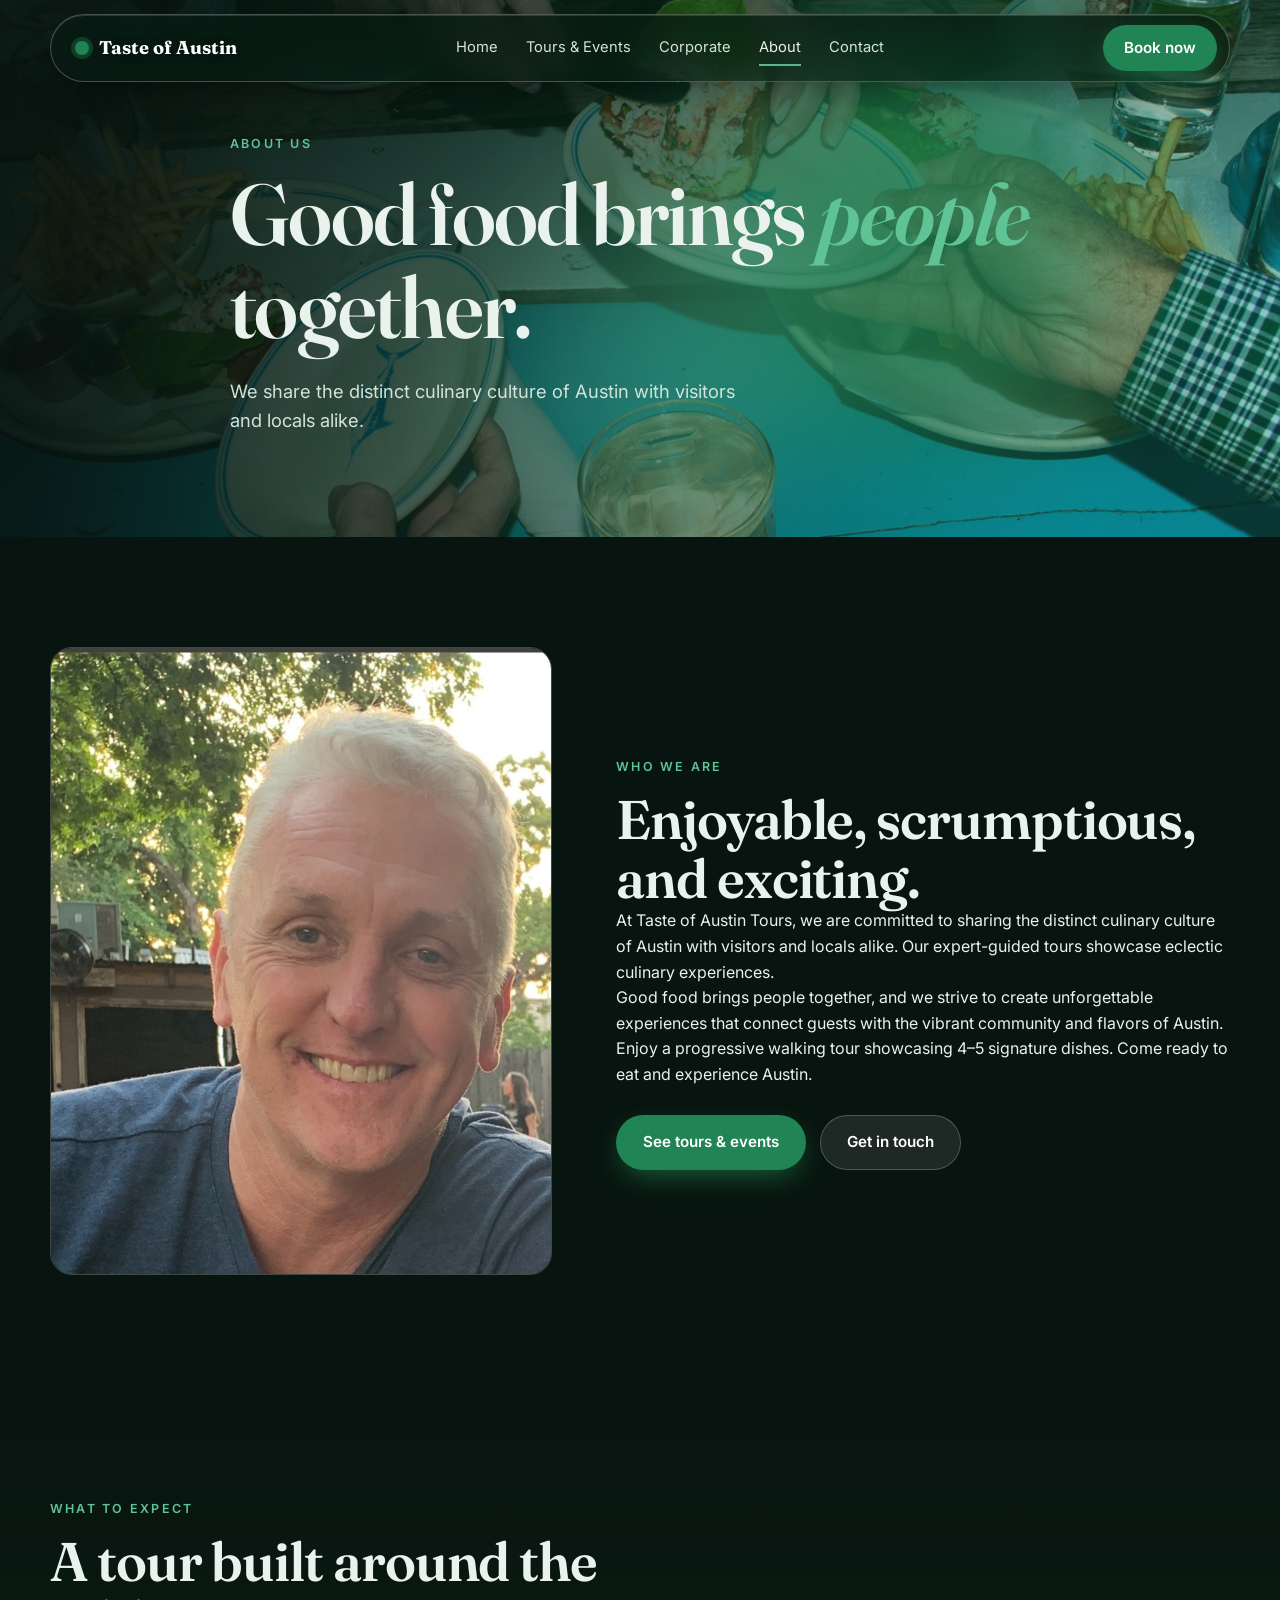
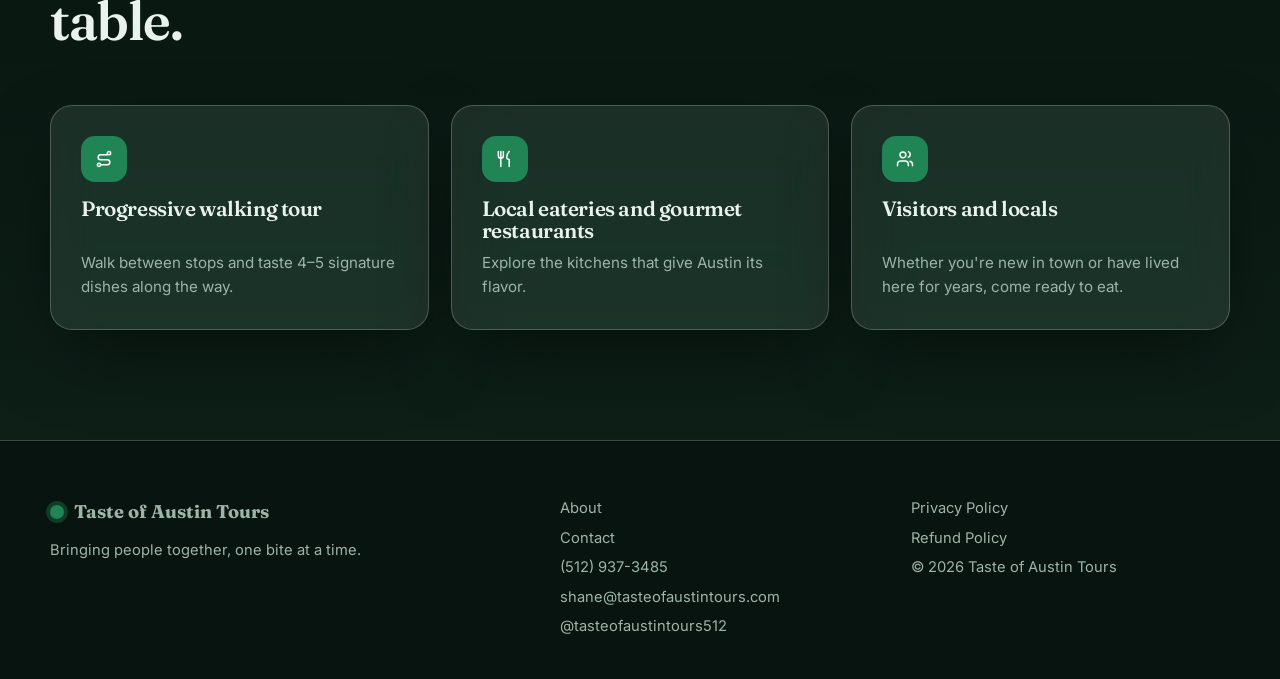
==== commit 0ebf5dd3: "QC pass: form delivery with email fallback, favicon, share previews, sitemap, old-URL redirects - fo" ====
--- a/about.html
+++ b/about.html
@@ -6,6 +6,12 @@
 <title>About | Taste of Austin Tours</title>
 <meta name="description" content="Taste of Austin Tours shares Austin’s culinary culture with visitors and locals through expert-guided walking food tours.">
 <meta name="theme-color" content="#208454">
+<link rel="icon" href="favicon.svg" type="image/svg+xml">
+<meta property="og:type" content="website"><meta property="og:site_name" content="Taste of Austin Tours">
+<meta property="og:title" content="About | Taste of Austin Tours"><meta property="og:description" content="Taste of Austin Tours shares Austin’s culinary culture with visitors and locals through expert-guided walking food tours.">
+<meta property="og:url" content="https://www.tasteofaustintours.com/about.html"><meta property="og:image" content="https://www.tasteofaustintours.com/img/og.jpg">
+<meta name="twitter:card" content="summary_large_image">
+<link rel="canonical" href="https://www.tasteofaustintours.com/about.html">
 <meta name="robots" content="noindex, nofollow"><!-- remove at go-live -->
 <link rel="preconnect" href="https://fonts.googleapis.com">
 <link rel="preconnect" href="https://fonts.gstatic.com" crossorigin>
--- a/styles.css
+++ b/styles.css
@@ -434,3 +434,121 @@
   .proof{margin-top:24px}
   .stack{height:min(470px,62svh)}
 }
+
+/* departure times */
+.meta .times{flex:1 1 100%;display:flex;align-items:center;gap:8px;flex-wrap:wrap;margin-top:2px}
+.meta .times b{font-size:.72rem;letter-spacing:.14em;text-transform:uppercase;color:var(--muted);font-weight:600;margin-right:2px}
+.meta .times time{padding:5px 12px;border-radius:999px;font-weight:600;font-size:.85rem;color:#fff;background:rgba(32,132,84,.4);border:1px solid rgba(95,195,149,.55)}
+@media(hover:hover){.meta .times time{transition:background .25s,transform .25s}.meta .times time:hover{background:var(--primary);transform:translateY(-2px)}}
+
+/* ---------- booking page ---------- */
+.steps-nav{list-style:none;padding:0;display:flex;gap:10px;flex-wrap:wrap;margin:0 0 28px}
+.steps-nav li{display:flex;align-items:center;gap:10px;padding:8px 18px 8px 8px;border-radius:999px;background:var(--glass);border:1px solid var(--glass-border);color:var(--muted);font-size:.9rem;font-weight:500;transition:all .3s}
+.steps-nav li b{width:28px;height:28px;border-radius:50%;display:grid;place-items:center;background:rgba(255,255,255,.12);font-size:.85rem;color:#fff}
+.steps-nav li.on{color:#fff;border-color:var(--primary-300);background:rgba(32,132,84,.35)}
+.steps-nav li.on b,.steps-nav li.done b{background:var(--primary)}
+.steps-nav li.done{color:#d7ebe0}
+.book-layout{display:grid;grid-template-columns:.8fr 1.2fr;gap:28px;align-items:start}
+.summary{position:sticky;top:104px;overflow:hidden}
+.sum-pic{height:210px;overflow:hidden}.sum-pic img{width:100%;height:100%;object-fit:cover}
+.sum-body{padding:26px}
+.sum-body h2{font-size:1.9rem;margin-bottom:6px}
+.sum-desc{color:var(--muted);font-size:.92rem;margin-bottom:18px}
+.sum-lines{margin:0;display:grid;gap:0}
+.sum-lines div{display:flex;justify-content:space-between;gap:16px;padding:12px 0;border-top:1px solid var(--glass-border);font-size:.95rem}
+.sum-lines dt{color:var(--muted)}.sum-lines dd{margin:0;font-weight:600;text-align:right}
+.sum-total{display:flex;justify-content:space-between;align-items:baseline;border-top:1px solid var(--glass-border);padding-top:16px;margin-top:4px}
+.sum-total small{display:block;color:var(--muted);font-size:.75rem}
+.sum-total strong{font-family:var(--display);font-size:2.2rem}
+.formcard{padding:34px}
+.mock-banner{display:flex;gap:12px;align-items:flex-start;padding:14px 16px;border-radius:16px;background:rgba(214,170,60,.14);border:1px solid rgba(214,170,60,.5);font-size:.88rem;margin-bottom:26px;color:#f3e6c0}
+.mock-banner .i{flex:none;margin-top:3px}.mock-banner a{color:#fff;text-decoration:underline}
+.mock-banner.pulse{animation:warn 1.2s}
+@keyframes warn{0%,100%{box-shadow:0 0 0 0 rgba(214,170,60,0)}40%{box-shadow:0 0 0 8px rgba(214,170,60,.35)}}
+.formcard fieldset{border:0;padding:0;margin:0 0 28px;min-width:0}
+.formcard legend{font-family:var(--display);font-size:1.25rem;font-weight:600;margin-bottom:14px;padding:0}
+.f-exp{display:grid;grid-template-columns:1fr 1fr;gap:12px}.f-exp legend{grid-column:1/-1}
+.opt input,.topt input{position:absolute;opacity:0;pointer-events:none}
+.opt-card{display:grid;gap:4px;padding:16px 18px;border-radius:16px;background:var(--glass);border:1px solid var(--glass-border);cursor:pointer;height:100%;transition:all .25s}
+.opt-card small{color:var(--muted)}
+.opt input:checked+.opt-card{background:rgba(32,132,84,.35);border-color:var(--primary-300);box-shadow:0 0 0 3px rgba(95,195,149,.25)}
+.opt input:focus-visible+.opt-card,.topt input:focus-visible+span{outline:3px solid var(--primary-300);outline-offset:3px}
+.grid2{display:grid;grid-template-columns:1fr 1fr;gap:16px;margin-bottom:16px}
+.stepper{display:flex;align-items:stretch;gap:8px}.stepper input{text-align:center;min-width:0}
+.stepper button{width:50px;border-radius:14px;background:var(--glass);border:1px solid var(--glass-border);color:#fff;font-size:1.3rem;cursor:pointer;transition:background .2s}
+.stepper button:hover{background:var(--glass-strong)}
+.time-opts{display:flex;gap:12px;flex-wrap:wrap}
+.topt span{display:block;padding:13px 26px;border-radius:999px;background:var(--glass);border:1px solid var(--glass-border);font-weight:600;cursor:pointer;transition:all .25s;min-height:48px}
+.topt span:hover{border-color:var(--primary-300);transform:translateY(-2px)}
+.topt input:checked+span{background:var(--primary);border-color:var(--primary-300)}
+[hidden]{display:none!important}
+.f-go{display:flex;align-items:center;gap:18px;flex-wrap:wrap}
+#jotform-slot iframe{width:100%;min-height:760px;border:0;border-radius:16px;background:#fff}
+@media(max-width:980px){.book-layout{grid-template-columns:1fr}.summary{position:static}.sum-pic{height:170px}}
+@media(max-width:560px){.formcard{padding:22px}.f-exp,.grid2{grid-template-columns:1fr}.steps-nav li{font-size:.8rem;padding-right:12px}.f-go .btn{width:100%}}
+
+/* real-form booking layout */
+.exp-tabs{display:grid;grid-template-columns:1fr 1fr;gap:14px;margin-bottom:26px}
+.exp-tab{display:grid;gap:4px;text-align:left;padding:18px 22px;border-radius:18px;background:var(--glass);border:1px solid var(--glass-border);color:#fff;font:inherit;cursor:pointer;transition:all .25s;backdrop-filter:blur(14px)}
+.exp-tab b{font-family:var(--display);font-size:1.25rem;font-weight:600}
+.exp-tab small{color:var(--muted)}
+.exp-tab:hover{transform:translateY(-3px);border-color:var(--primary-300)}
+.exp-tab.on{background:rgba(32,132,84,.38);border-color:var(--primary-300);box-shadow:0 0 0 3px rgba(95,195,149,.22)}
+.formcard{padding:18px}
+.form-wrap{position:relative;border-radius:18px;overflow:hidden;background:#fff}
+#book-frame{display:block;width:100%;height:1300px;border:0;background:#fff}
+.form-loading{position:absolute;inset:0;display:flex;align-items:flex-start;justify-content:center;gap:10px;padding-top:60px;background:#fff;color:#2a4a3a;font-weight:500;z-index:1}
+.form-loading[hidden]{display:none}
+@media(max-width:560px){.exp-tabs{grid-template-columns:1fr}.formcard{padding:10px}#book-frame{height:1500px}}
+
+/* ---------- booking takeover ---------- */
+body.takeover{--tk-bg:#208454;background:var(--tk-bg);transition:background .4s}
+body.takeover .nav{position:fixed}
+.tk-main{min-height:100svh;display:flex;flex-direction:column;padding-top:92px}
+.tk-bar{display:flex;gap:6px;justify-content:center;flex-wrap:wrap;padding:8px 16px 14px;position:relative;z-index:2}
+.tk-tab{font:600 .95rem var(--font);color:#fff;background:rgba(255,255,255,.12);border:1px solid rgba(255,255,255,.28);border-radius:999px;padding:11px 22px;min-height:46px;cursor:pointer;backdrop-filter:blur(14px);-webkit-backdrop-filter:blur(14px);transition:background .25s,transform .25s,border-color .25s}
+.tk-tab small{opacity:.8;font-weight:500;margin-left:6px}
+.tk-tab:hover{transform:translateY(-2px);border-color:rgba(255,255,255,.6)}
+.tk-tab.on{background:#fff;color:#14201a;border-color:#fff}
+.tk-stage{position:relative;flex:1;display:flex;flex-direction:column}
+#book-frame{display:block;width:100%;height:calc(100svh - 150px);min-height:600px;border:0;background:transparent}
+.tk-loading{position:absolute;inset:0;display:flex;flex-direction:column;align-items:center;gap:16px;padding-top:90px;color:#fff;font-weight:500;z-index:1;background:var(--tk-bg)}
+.tk-loading[hidden]{display:none}
+.spin{width:34px;height:34px;border-radius:50%;border:3px solid rgba(255,255,255,.25);border-top-color:#fff;animation:spin .9s linear infinite}
+@keyframes spin{to{transform:rotate(360deg)}}
+.tk-help{text-align:center;color:rgba(255,255,255,.85);font-size:.88rem;padding:18px 16px 28px}
+.tk-help a{color:#fff;text-decoration:underline}
+@media(max-width:560px){.tk-main{padding-top:84px}.tk-tab{flex:1 1 100%;text-align:center}}
+@media(prefers-reduced-motion:reduce){.spin{animation:none}}
+
+/* Hidden until the matching service exists in Wix. To bring one back, delete its data-wix="pending" attribute. */
+[data-wix="pending"]{display:none!important}
+.event-grid.two-up{grid-template-columns:repeat(2,1fr);max-width:860px;margin-inline:auto}
+@media(max-width:640px){.event-grid.two-up{grid-template-columns:1fr}}
+
+/* inquiry summary on the contact form */
+.inq-sum{display:grid;gap:6px;padding:16px 18px;border-radius:16px;background:rgba(32,132,84,.28);border:1px solid var(--primary-300)}
+.inq-sum .eyebrow{margin:0}
+.inq-sum b{font-family:var(--display);font-size:1.35rem;font-weight:600}
+.inq-sum p{color:#d3e3da;font-size:.95rem}
+.inq-price{font-weight:600;color:var(--primary-300)}
+.inq-change{font-size:.85rem;color:#fff;text-decoration:underline;justify-self:start}
+#message{scroll-margin-top:110px}
+.inq-sum[hidden]{display:none!important}
+
+/* The tour form paints its own olive page color inside the frame. Crop it away so only the white form card shows on the site's green.
+   Measured in the frame: the card is 750px wide; olive sits 72px above and about 174px below it (6px above and 9px at the sides on phones). */
+#tk-main[data-exp="tour"] #book-frame{margin-top:-72px;margin-bottom:-174px;clip-path:inset(72px max(9px,calc((100% - 750px)/2)) 174px max(9px,calc((100% - 750px)/2)) round 14px)}
+@media(max-width:780px){#tk-main[data-exp="tour"] #book-frame{margin-top:-8px;margin-bottom:0;clip-path:inset(8px 9px 0 9px round 12px 12px 0 0);
+  /* phones: a 9px olive strip sits between the white card and Jotform's 56px footer banner (measured from the frame bottom); mask only that strip */
+  -webkit-mask-image:linear-gradient(to bottom,#000 calc(100% - 67px),transparent calc(100% - 67px),transparent calc(100% - 56px),#000 calc(100% - 56px));mask-image:linear-gradient(to bottom,#000 calc(100% - 67px),transparent calc(100% - 67px),transparent calc(100% - 56px),#000 calc(100% - 56px))}}
+
+/* Navigation: dark-tinted glass so the white logo and links stay readable over any content, including the white booking form */
+.nav .nav-inner.glass{background:linear-gradient(180deg,rgba(8,26,18,.80),rgba(8,26,18,.68));border-color:rgba(255,255,255,.24);-webkit-backdrop-filter:blur(22px) saturate(150%);backdrop-filter:blur(22px) saturate(150%);box-shadow:0 12px 40px -12px rgba(0,0,0,.55),inset 0 1px 0 rgba(255,255,255,.14)}
+.nav .links a{opacity:.92}
+.nav .menu-btn{color:#fff}
+.nav .brand{color:#fff;text-shadow:0 1px 10px rgba(0,0,0,.35)}
+@media(max-width:980px){.links{background:rgba(8,26,18,.97)!important}}
+
+.sr-only{position:absolute;width:1px;height:1px;margin:-1px;padding:0;overflow:hidden;clip:rect(0 0 0 0);white-space:nowrap;border:0}
+.ok[data-state="err"]{background:rgba(214,170,60,.18);border-color:rgba(214,170,60,.6);color:#f3e6c0}
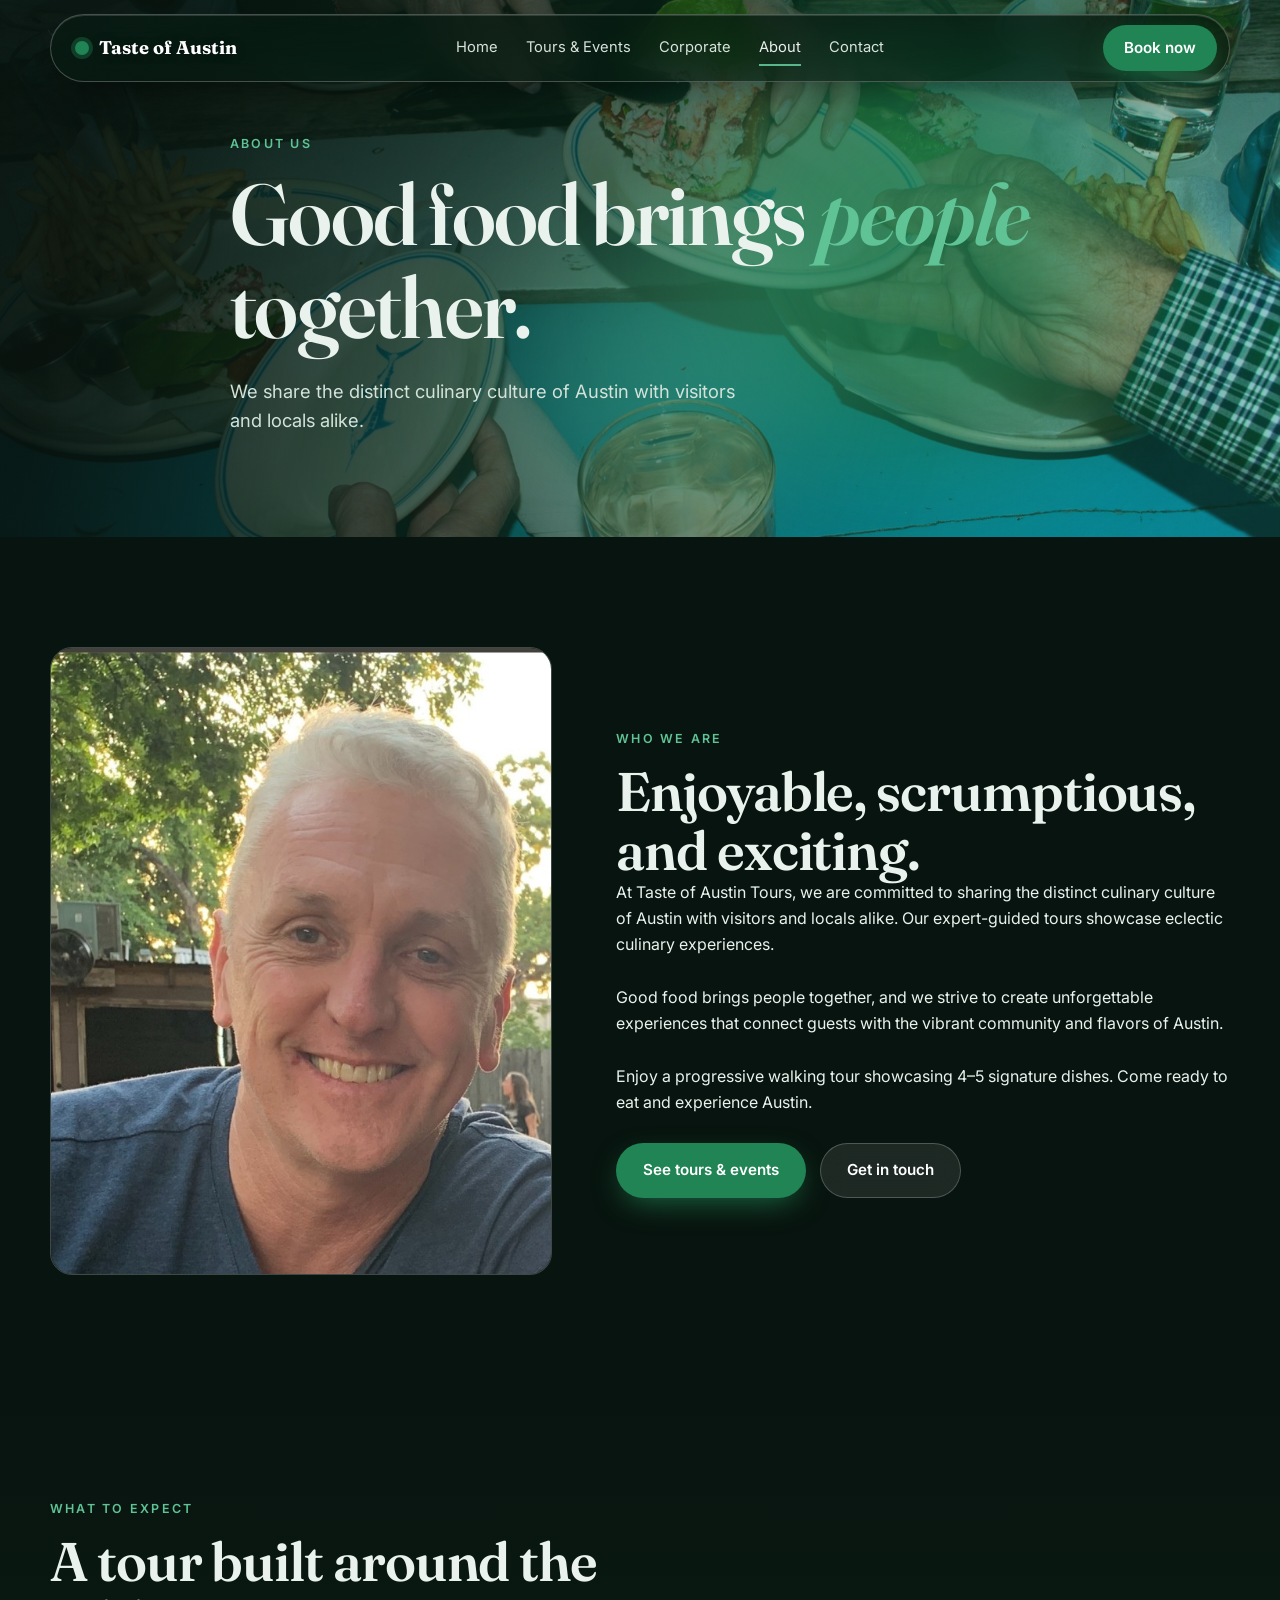
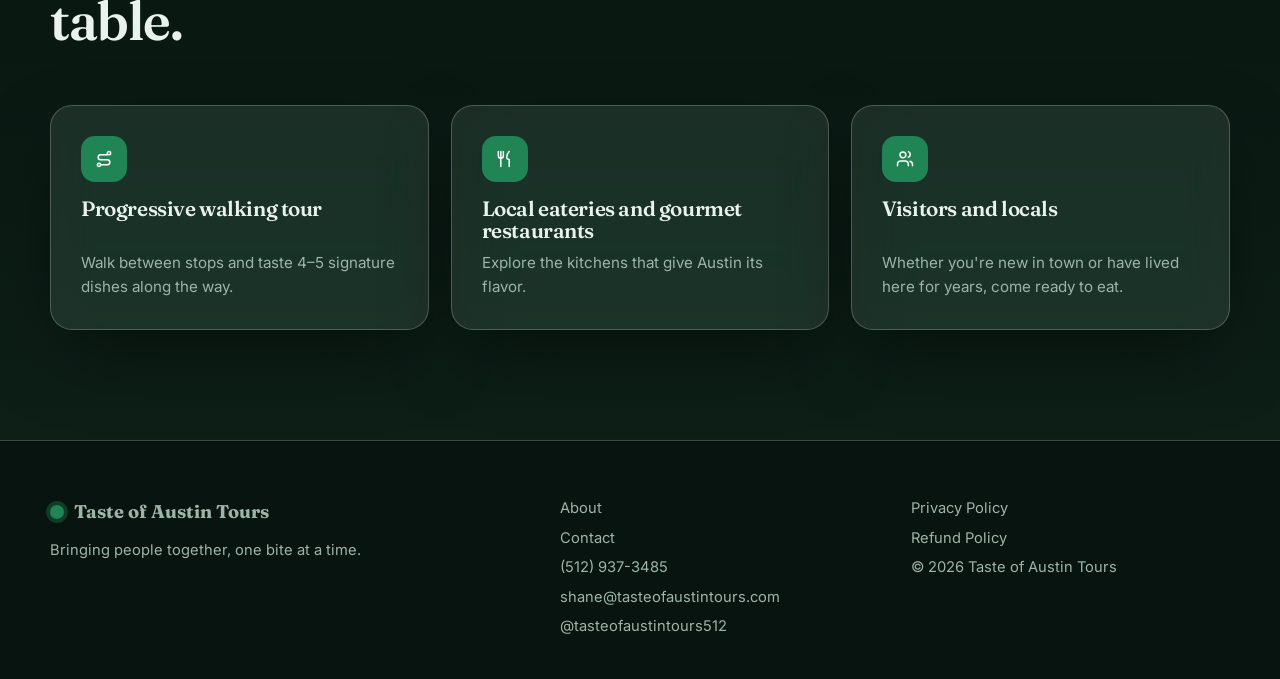
==== commit 42745142: "About: more space between the three paragraphs Co-Authored-By: Claude Sonnet 5.5 <noreply@anthropic." ====
--- a/about.html
+++ b/about.html
@@ -12,7 +12,6 @@
 <meta property="og:url" content="https://www.tasteofaustintours.com/about.html"><meta property="og:image" content="https://www.tasteofaustintours.com/img/og.jpg">
 <meta name="twitter:card" content="summary_large_image">
 <link rel="canonical" href="https://www.tasteofaustintours.com/about.html">
-<meta name="robots" content="noindex, nofollow"><!-- remove at go-live -->
 <link rel="preconnect" href="https://fonts.googleapis.com">
 <link rel="preconnect" href="https://fonts.gstatic.com" crossorigin>
 <link href="https://fonts.googleapis.com/css2?family=Fraunces:ital,opsz,wght@0,9..144,500;0,9..144,700;1,9..144,500&family=Inter:wght@400;500;600&display=swap" rel="stylesheet">
@@ -51,8 +50,8 @@
       <span class="eyebrow">Who we are</span>
       <h2>Enjoyable, scrumptious, and exciting.</h2>
       <p>At Taste of Austin Tours, we are committed to sharing the distinct culinary culture of Austin with visitors and locals alike. Our expert-guided tours showcase eclectic culinary experiences.</p>
-      <p>Good food brings people together, and we strive to create unforgettable experiences that connect guests with the vibrant community and flavors of Austin.</p>
-      <p>Enjoy a progressive walking tour showcasing 4–5 signature dishes. Come ready to eat and experience Austin.</p>
+      <p style="margin-top:28px">Good food brings people together, and we strive to create unforgettable experiences that connect guests with the vibrant community and flavors of Austin.</p>
+      <p style="margin-top:28px">Enjoy a progressive walking tour showcasing 4–5 signature dishes. Come ready to eat and experience Austin.</p>
       <div class="cta-row" style="margin-top:28px"><a class="btn btn-primary" href="events.html">See tours &amp; events</a><a class="btn btn-ghost" href="contact.html">Get in touch</a></div>
     </div>
   </div>
@@ -73,7 +72,7 @@
   <div class="wrap foot-grid">
     <div><a class="brand" href="index.html"><i></i>Taste of Austin Tours</a><p style="margin-top:12px">Bringing people together, one bite at a time.</p></div>
     <div class="foot-links"><a href="about.html">About</a><a href="contact.html">Contact</a><a href="tel:+15129373485">(512) 937-3485</a><a href="mailto:shane@tasteofaustintours.com">shane@tasteofaustintours.com</a><a href="https://www.instagram.com/tasteofaustintours512" rel="noopener">@tasteofaustintours512</a></div>
-    <div class="foot-links"><a href="https://www.tasteofaustintours.com">Privacy Policy</a><a href="https://www.tasteofaustintours.com">Refund Policy</a><p>© 2026 Taste of Austin Tours</p></div>
+    <div class="foot-links"><a href="privacy.html">Privacy Policy</a><a href="refund.html">Refund Policy</a><p>© 2026 Taste of Austin Tours</p></div>
   </div>
 </footer>
 <a class="btn btn-primary m-cta" href="events.html" data-hide="footer">Book a tour</a>
--- a/styles.css
+++ b/styles.css
@@ -552,3 +552,41 @@
 
 .sr-only{position:absolute;width:1px;height:1px;margin:-1px;padding:0;overflow:hidden;clip:rect(0 0 0 0);white-space:nowrap;border:0}
 .ok[data-state="err"]{background:rgba(214,170,60,.18);border-color:rgba(214,170,60,.6);color:#f3e6c0}
+
+/* policy pages */
+.legal-hero{padding:150px 0 28px}
+.legal-hero h1{font-size:clamp(2.2rem,5.5vw,3.6rem);max-width:18ch}
+.legal-hero .updated{color:var(--muted);margin-top:12px}
+.legal{padding:12px 0 96px}
+.legal-body{max-width:760px;line-height:1.75;color:#d8e6de}
+.legal-body h2{font-size:1.55rem;margin:2.2em 0 .5em;color:#fff}
+.legal-body h3{font-family:var(--font);font-size:1.02rem;font-weight:700;letter-spacing:0;margin:1.5em 0 .3em;color:var(--primary-300)}
+.legal-body p{margin:0 0 1em}
+.legal-body ul{margin:0 0 1.2em;padding-left:1.3em;display:grid;gap:.4em}
+.legal-body li::marker{color:var(--primary-300)}
+.legal-body a{color:var(--primary-300);text-decoration:underline;text-underline-offset:3px}
+.legal-body .addr{padding:16px 20px;border-left:3px solid var(--primary);background:var(--glass);border-radius:0 12px 12px 0}
+.legal-back{margin-top:2.5em!important;padding-top:1.2em;border-top:1px solid var(--glass-border);font-size:.95rem}
+@media(max-width:560px){.legal-hero{padding-top:120px}}
+
+/* ---------- four events: three tiles, then one large tile below ---------- */
+.meta .times .tz{color:var(--muted);font-size:.78rem;margin-left:2px}
+@media(min-width:981px){
+  .event-grid>.event.wide{grid-column:1/-1;grid-row:auto;display:grid;grid-template-columns:minmax(0,5fr) minmax(0,6fr);grid-template-rows:none;row-gap:0}
+  .event.wide .pic{height:auto;min-height:340px}
+  .event.wide .pic img{height:100%}
+  .event.wide .body{display:flex;flex-direction:column;justify-content:center;gap:14px;padding:44px 48px;margin:0}
+  .event.wide .body>*{margin:0!important}
+  .event.wide h3{font-size:2.2rem}
+  .event.wide p{font-size:1.02rem;max-width:46ch}
+  .event.wide .foot{margin-top:8px;max-width:420px}
+}
+/* phones and small screens: the large tile condenses */
+@media(max-width:640px){
+  .event.wide .pic{height:120px}
+  .event.wide .body{padding:18px 20px 20px;gap:8px}
+  .event.wide .meta{display:none}
+  .event.wide h3{font-size:1.4rem}
+  .event.wide p{display:-webkit-box;-webkit-line-clamp:2;-webkit-box-orient:vertical;overflow:hidden}
+  .event.wide .foot{padding-top:0}
+}
